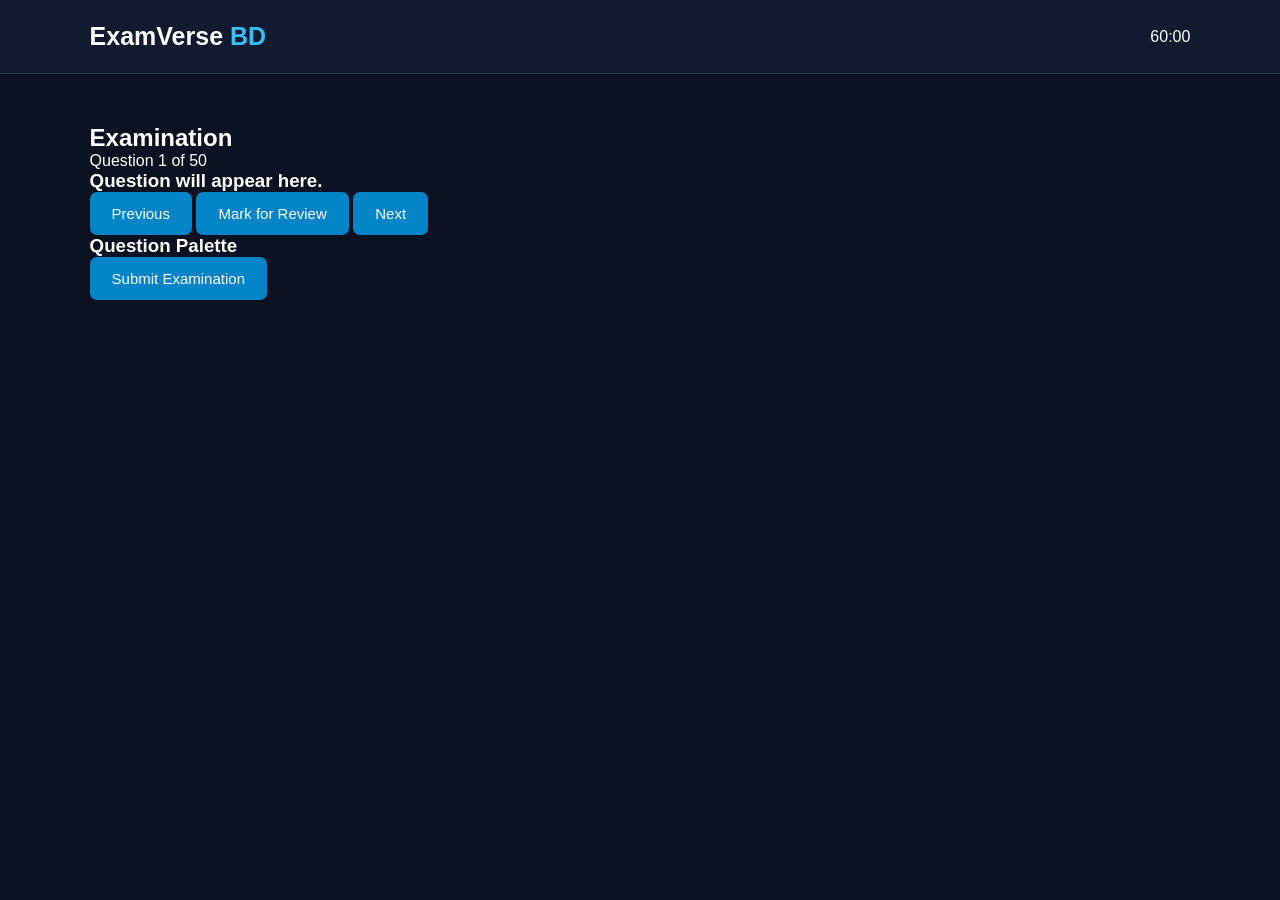
==== exam.html @ 7516971a "Create examination interface with question navigation and timer layout" ====
<!DOCTYPE html>
<html lang="en">

<head>
    <meta charset="UTF-8">
    <meta name="viewport" content="width=device-width, initial-scale=1.0">

    <title>Exam Room | ExamVerse BD</title>

    <link rel="stylesheet" href="style.css">
</head>

<body>

<header>
    <div class="logo">ExamVerse <span>BD</span></div>
    <div id="timer">60:00</div>
</header>

<main class="exam-page">

    <div class="exam-header">
        <h2 id="examTitle">Examination</h2>
        <p id="questionProgress">Question 1 of 50</p>
    </div>

    <div class="exam-layout">

        <section class="question-area">

            <div class="question-card">

                <h3 id="questionText">
                    Question will appear here.
                </h3>

                <div id="optionsContainer"></div>

            </div>

            <div class="exam-controls">

                <button onclick="previousQuestion()">
                    Previous
                </button>

                <button onclick="markForReview()">
                    Mark for Review
                </button>

                <button onclick="nextQuestion()">
                    Next
                </button>

            </div>

        </section>

        <aside class="question-sidebar">

            <h3>Question Palette</h3>

            <div id="questionPalette"></div>

            <button class="submit-btn" onclick="submitExam()">
                Submit Examination
            </button>

        </aside>

    </div>

</main>

<script src="script.js"></script>

</body>
</html>
---- style.css ----
/* =========================
   EXAMVERSE BD - MAIN STYLE
========================= */

* {
    margin: 0;
    padding: 0;
    box-sizing: border-box;
}

body {
    font-family: Arial, sans-serif;
    background: #0b1120;
    color: #ffffff;
    min-height: 100vh;
}

/* Navigation */

header {
    display: flex;
    justify-content: space-between;
    align-items: center;
    padding: 22px 7%;
    background: #111a2e;
    border-bottom: 1px solid #26334d;
}

.logo {
    font-size: 25px;
    font-weight: bold;
}

.logo span {
    color: #38bdf8;
}

nav {
    display: flex;
    gap: 30px;
}

nav a {
    color: #cbd5e1;
    text-decoration: none;
    font-size: 15px;
    transition: 0.3s;
}

nav a:hover {
    color: #38bdf8;
}

/* Main Content */

main {
    padding: 50px 7%;
}

.welcome {
    background: linear-gradient(120deg, #172554, #164e63);
    padding: 55px 40px;
    border-radius: 16px;
    margin-bottom: 35px;
}

.welcome h1 {
    font-size: 34px;
    margin-bottom: 15px;
}

.welcome p {
    color: #cbd5e1;
    margin-top: 10px;
    line-height: 1.6;
}

/* Statistics */

.statistics {
    display: grid;
    grid-template-columns: repeat(3, 1fr);
    gap: 22px;
    margin-bottom: 50px;
}

.card {
    background: #172238;
    padding: 28px;
    border-radius: 12px;
    border: 1px solid #293751;
}

.card h3 {
    color: #94a3b8;
    font-size: 15px;
    margin-bottom: 15px;
}

.card p {
    font-size: 30px;
    font-weight: bold;
    color: #38bdf8;
}

/* Examination Section */

.exams h2 {
    font-size: 25px;
    margin-bottom: 25px;
}

.exam-container {
    display: grid;
    grid-template-columns: repeat(2, 1fr);
    gap: 25px;
}

.exam-card {
    background: #172238;
    padding: 35px;
    border-radius: 14px;
    border: 1px solid #293751;
    transition: 0.3s;
}

.exam-card:hover {
    transform: translateY(-5px);
    border-color: #38bdf8;
}

.exam-card h3 {
    font-size: 22px;
    margin-bottom: 15px;
}

.exam-card p {
    color: #94a3b8;
    line-height: 1.6;
    margin-bottom: 25px;
}

/* Buttons */

button {
    background: #0284c7;
    color: white;
    border: none;
    padding: 13px 22px;
    border-radius: 7px;
    font-size: 15px;
    cursor: pointer;
    transition: 0.3s;
}

button:hover {
    background: #0369a1;
}

/* Footer */

footer {
    text-align: center;
    padding: 25px;
    color: #64748b;
    border-top: 1px solid #26334d;
    margin-top: 50px;
}

/* Responsive Design */

@media (max-width: 768px) {

    header {
        flex-direction: column;
        gap: 20px;
    }

    nav {
        flex-wrap: wrap;
        justify-content: center;
        gap: 15px;
    }

    .welcome {
        padding: 35px 25px;
    }

    .welcome h1 {
        font-size: 26px;
    }

    .statistics {
        grid-template-columns: 1fr;
    }

    .exam-container {
        grid-template-columns: 1fr;
    }

    main {
        padding: 30px 5%;
    }
}
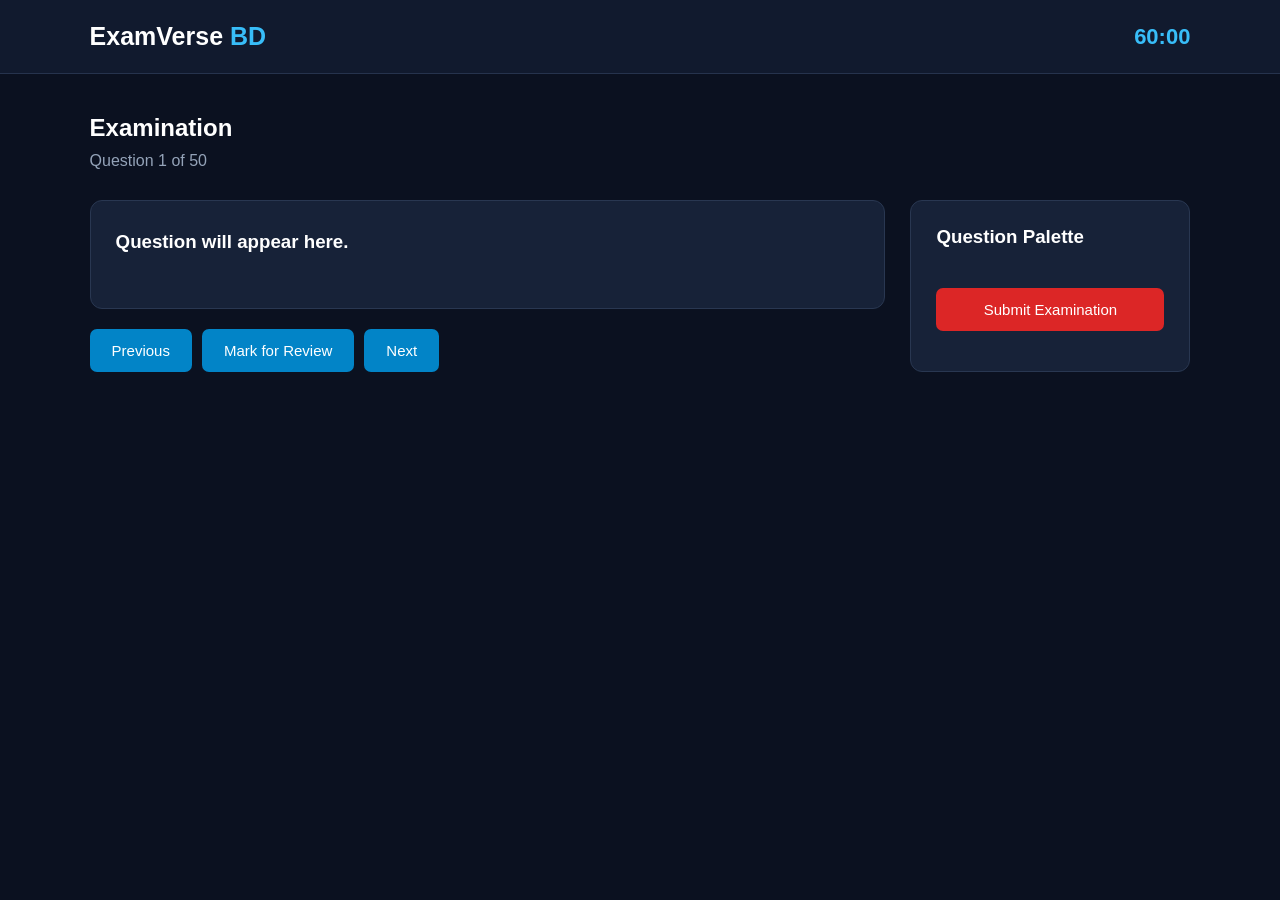
==== commit e4a4fd40: "Prepare exam page for dynamic question loading" ====
--- a/exam.html
+++ b/exam.html
@@ -73,6 +73,11 @@
 </main>
 
 <script src="script.js"></script>
+<script>
+    document.addEventListener("DOMContentLoaded", function () {
+        loadExamPage();
+    });
+</script>
 
 </body>
 </html>
--- a/style.css
+++ b/style.css
@@ -167,7 +167,87 @@
     margin-top: 50px;
 }
 
-/* Responsive Design */
+/* =========================
+   EXAMINATION PAGE
+========================= */
+
+#timer {
+    font-size: 22px;
+    font-weight: bold;
+    color: #38bdf8;
+}
+
+.exam-page {
+    padding: 40px 7%;
+}
+
+.exam-header {
+    margin-bottom: 30px;
+}
+
+.exam-header p {
+    color: #94a3b8;
+    margin-top: 10px;
+}
+
+.exam-layout {
+    display: grid;
+    grid-template-columns: 1fr 280px;
+    gap: 25px;
+}
+
+.question-card,
+.question-sidebar {
+    background: #172238;
+    border: 1px solid #293751;
+    border-radius: 12px;
+    padding: 25px;
+}
+
+.question-card h3 {
+    margin-bottom: 25px;
+    line-height: 1.7;
+}
+
+#optionsContainer label {
+    display: block;
+    padding: 15px;
+    margin: 12px 0;
+    background: #25334c;
+    border-radius: 8px;
+    cursor: pointer;
+}
+
+#optionsContainer label:hover {
+    background: #334968;
+}
+
+.exam-controls {
+    display: flex;
+    flex-wrap: wrap;
+    gap: 10px;
+    margin-top: 20px;
+}
+
+#questionPalette {
+    display: grid;
+    grid-template-columns: repeat(4, 1fr);
+    gap: 8px;
+    margin: 20px 0;
+}
+
+#questionPalette button {
+    padding: 10px;
+}
+
+.submit-btn {
+    width: 100%;
+    background: #dc2626;
+}
+
+/* =========================
+   RESPONSIVE DESIGN
+========================= */
 
 @media (max-width: 768px) {
 
@@ -198,7 +278,19 @@
         grid-template-columns: 1fr;
     }
 
+    .exam-layout {
+        grid-template-columns: 1fr;
+    }
+
+    .exam-controls button {
+        flex: 1;
+    }
+
     main {
         padding: 30px 5%;
     }
-}
+
+    .exam-page {
+        padding: 30px 5%;
+    }
+}
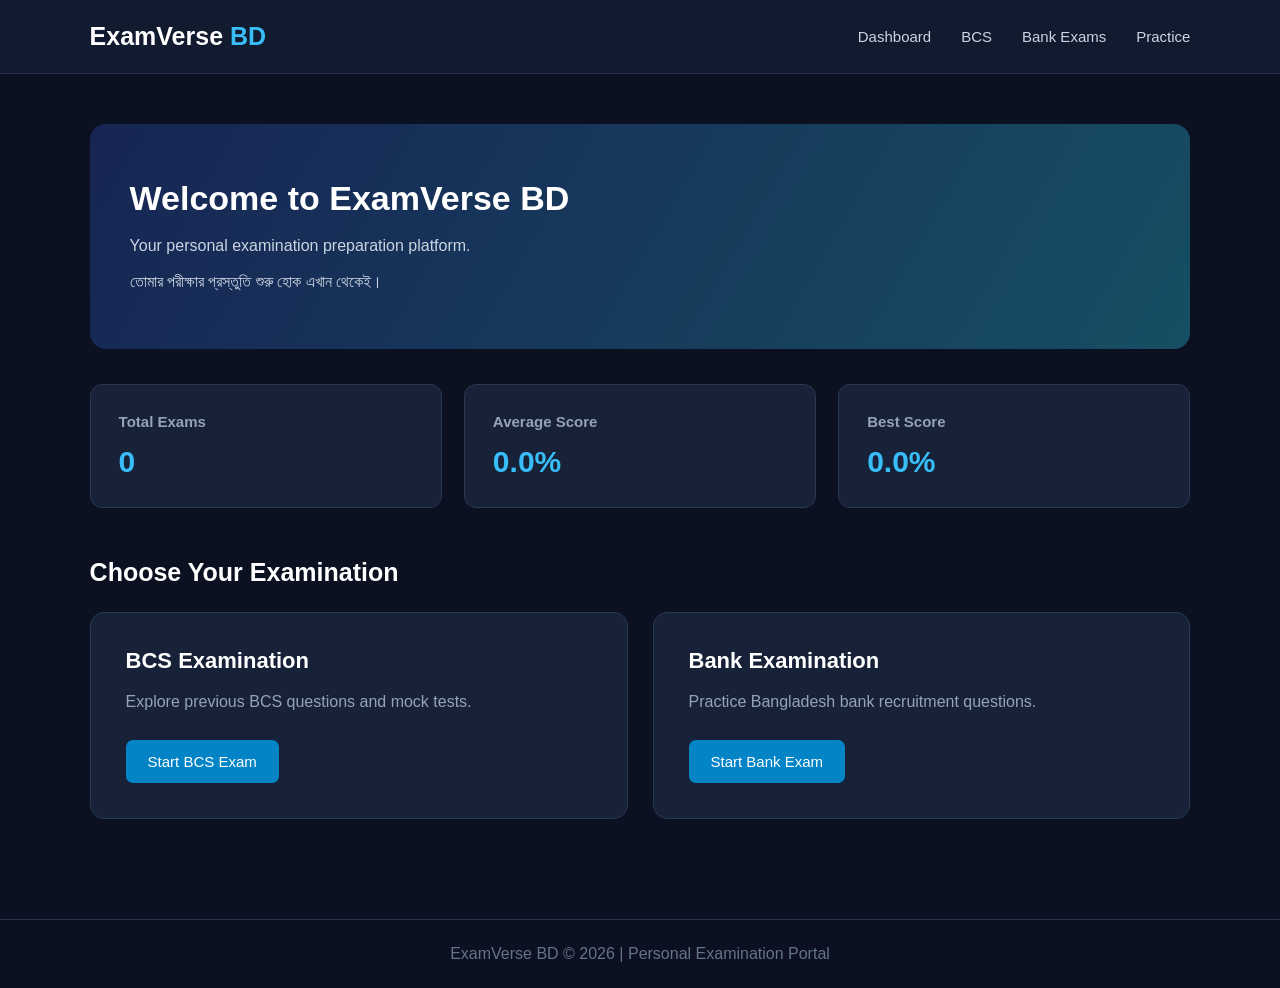
==== commit 898326ae: "Remove duplicate exam page initialization" ====
--- a/exam.html
+++ b/exam.html
@@ -73,11 +73,6 @@
 </main>
 
 <script src="script.js"></script>
-<script>
-    document.addEventListener("DOMContentLoaded", function () {
-        loadExamPage();
-    });
-</script>
 
 </body>
 </html>
